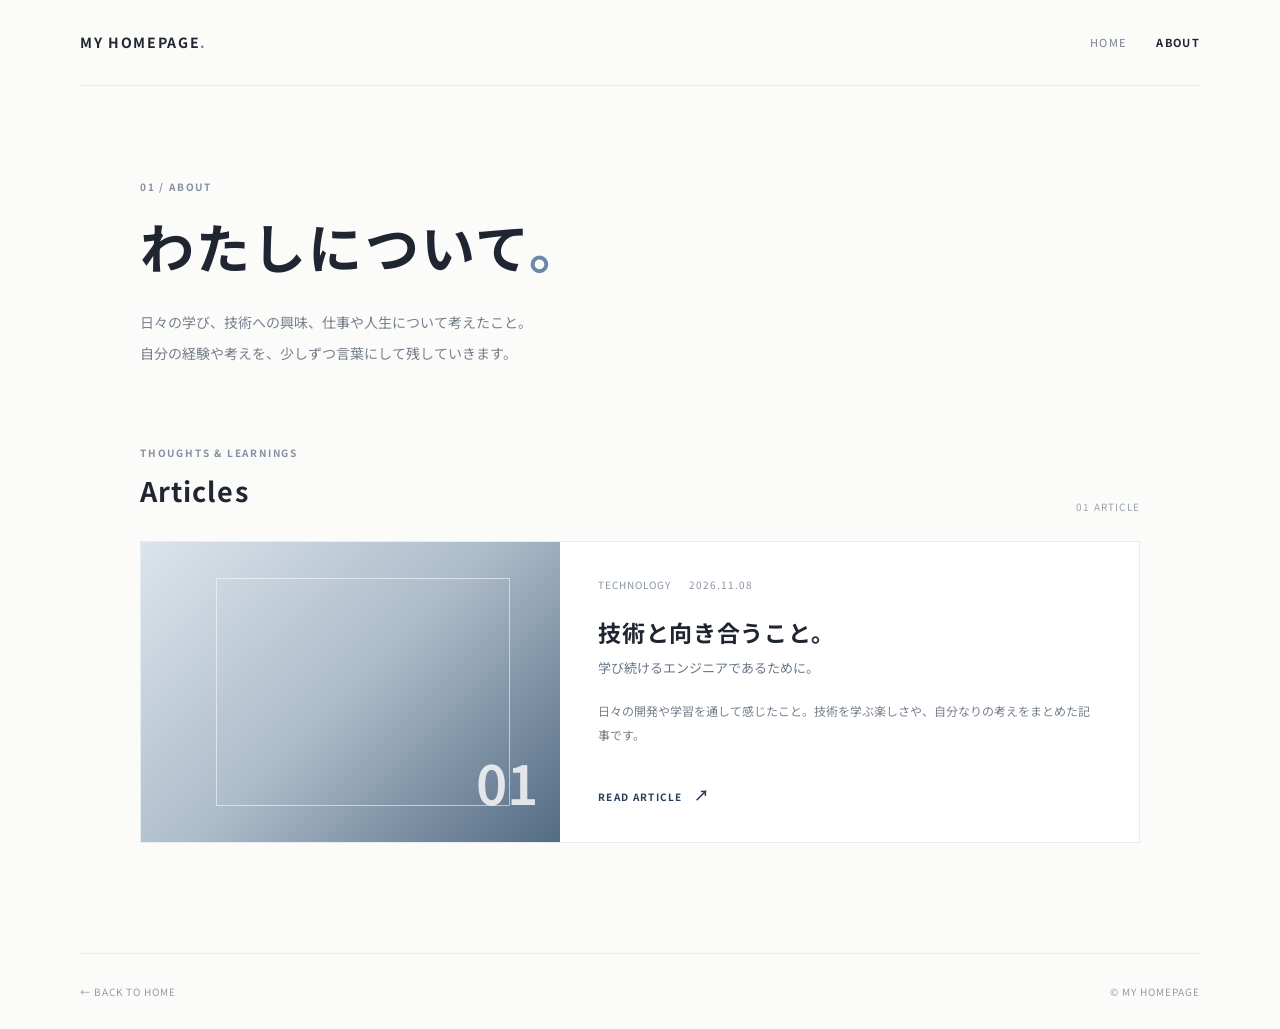
==== MyHomePage/about.html @ 1ebba758 "MyHomePage" ====
<!DOCTYPE html>
<html lang="ja">
<head>
  <meta charset="UTF-8">
  <meta name="viewport" content="width=device-width, initial-scale=1.0">
  <meta name="description" content="日々の学びや経験、考えをまとめた記事一覧です。">
  <title>About | MyHomePage</title>
  <link rel="preconnect" href="https://fonts.googleapis.com">
  <link rel="preconnect" href="https://fonts.gstatic.com" crossorigin>
  <link href="https://fonts.googleapis.com/css2?family=Noto+Sans+JP:wght@400;500;600;700&display=swap" rel="stylesheet">
  <link rel="stylesheet" href="css/about.css">
</head>
<body>
  <header class="site-header">
    <a class="site-logo" href="index.html">MY HOMEPAGE<span>.</span></a>
    <nav aria-label="メインナビゲーション">
      <a href="index.html">HOME</a>
      <a class="active" href="about.html">ABOUT</a>
    </nav>
  </header>

  <main class="page-wrap">
    <section class="intro">
      <p class="eyebrow">01 / ABOUT</p>
      <h1>わたしについて<span>。</span></h1>
      <p class="lead">日々の学び、技術への興味、仕事や人生について考えたこと。<br>自分の経験や考えを、少しずつ言葉にして残していきます。</p>
    </section>

    <section class="articles-section" aria-labelledby="articles-heading">
      <div class="section-heading">
        <div>
          <p class="eyebrow">THOUGHTS &amp; LEARNINGS</p>
          <h2 id="articles-heading">Articles</h2>
        </div>
        <span class="article-count">01 ARTICLE</span>
      </div>

      <a class="article-card" href="articles/article01.html">
        <div class="card-image" role="img" aria-label="デスクとノートパソコンをイメージした抽象的な背景">
          <span class="image-label">01</span>
        </div>
        <div class="card-content">
          <div class="card-meta"><span>TECHNOLOGY</span><span>2026.11.08</span></div>
          <h3>技術と向き合うこと。</h3>
          <p class="card-subtitle">学び続けるエンジニアであるために。</p>
          <p class="card-description">日々の開発や学習を通して感じたこと。技術を学ぶ楽しさや、自分なりの考えをまとめた記事です。</p>
          <span class="read-link">READ ARTICLE <span aria-hidden="true">↗</span></span>
        </div>
      </a>
    </section>
  </main>

  <footer class="site-footer">
    <a href="index.html">← BACK TO HOME</a>
    <span>© MY HOMEPAGE</span>
  </footer>
</body>
</html>
---- MyHomePage/css/about.css ----
* { box-sizing: border-box; }
:root {
  --ink: #202631;
  --muted: #77808d;
  --line: #e8ebef;
  --accent: #263d5b;
  --paper: #fbfbfa;
}
html { scroll-behavior: smooth; }
body {
  margin: 0;
  color: var(--ink);
  background: var(--paper);
  font-family: "Noto Sans JP", sans-serif;
  line-height: 1.8;
}
a { color: inherit; text-decoration: none; }
.site-header {
  width: min(1120px, calc(100% - 48px));
  height: 86px;
  margin: 0 auto;
  display: flex;
  align-items: center;
  justify-content: space-between;
  border-bottom: 1px solid var(--line);
}
.site-logo { font-size: 14px; font-weight: 700; letter-spacing: .12em; }
.site-logo span, .intro h1 span { color: #6c88a8; }
.site-header nav { display: flex; gap: 30px; }
.site-header nav a, .back-top { color: var(--muted); font-size: 11px; letter-spacing: .12em; }
.site-header nav a.active { color: var(--ink); font-weight: 700; }
.page-wrap { width: min(1000px, calc(100% - 48px)); margin: 0 auto; }
.intro { padding: 92px 0 76px; }
.eyebrow { margin: 0 0 14px; color: #8490a0; font-size: 10px; font-weight: 700; letter-spacing: .18em; }
.intro h1 { margin: 0; font-size: clamp(34px, 5vw, 54px); line-height: 1.35; letter-spacing: .04em; }
.lead { margin: 24px 0 0; color: var(--muted); font-size: 14px; line-height: 2.2; }
.articles-section { padding: 0 0 110px; }
.section-heading { display: flex; justify-content: space-between; align-items: end; margin-bottom: 25px; }
.section-heading .eyebrow { margin-bottom: 5px; }
.section-heading h2 { margin: 0; font-size: 27px; letter-spacing: .04em; }
.article-count { color: #9aa2ac; font-size: 10px; letter-spacing: .12em; }
.article-card {
  display: grid;
  grid-template-columns: 42% 1fr;
  overflow: hidden;
  background: #fff;
  border: 1px solid var(--line);
  transition: transform .25s ease, box-shadow .25s ease;
}
.article-card:hover { transform: translateY(-4px); box-shadow: 0 18px 40px rgba(31, 44, 61, .08); }
.card-image {
  position: relative;
  min-height: 300px;
  background: linear-gradient(135deg, #dce4eb 0%, #aebdcb 48%, #536b83 100%);
}
.card-image::before, .article-cover::before {
  content: ""; position: absolute; inset: 12% 12% 12% 18%;
  border: 1px solid rgba(255,255,255,.55);
}
.image-label { position: absolute; right: 22px; bottom: 12px; color: rgba(255,255,255,.8); font-size: 54px; font-weight: 600; }
.card-content { padding: 34px 38px; display: flex; flex-direction: column; align-items: flex-start; }
.card-meta { display: flex; gap: 18px; color: #8994a1; font-size: 10px; letter-spacing: .1em; }
.card-content h3 { margin: 18px 0 3px; font-size: 23px; letter-spacing: .03em; }
.card-subtitle { margin: 0; color: #697687; font-size: 13px; }
.card-description { margin: 19px 0 24px; color: var(--muted); font-size: 12px; line-height: 2; }
.read-link { margin-top: auto; color: var(--accent); font-size: 10px; font-weight: 700; letter-spacing: .13em; }
.read-link span { padding-left: 8px; font-size: 15px; }
.site-footer {
  width: min(1120px, calc(100% - 48px));
  min-height: 76px; margin: 0 auto; border-top: 1px solid var(--line);
  display: flex; justify-content: space-between; align-items: center;
  color: #929aa4; font-size: 10px; letter-spacing: .1em;
}
@media (max-width: 680px) {
  .site-header { height: 70px; }
  .intro { padding: 65px 0 55px; }
  .lead { font-size: 12px; }
  .article-card { grid-template-columns: 1fr; }
  .card-image { min-height: 190px; }
  .card-content { padding: 25px 23px 28px; }
  .card-content h3 { font-size: 20px; }
  .articles-section { padding-bottom: 75px; }
}
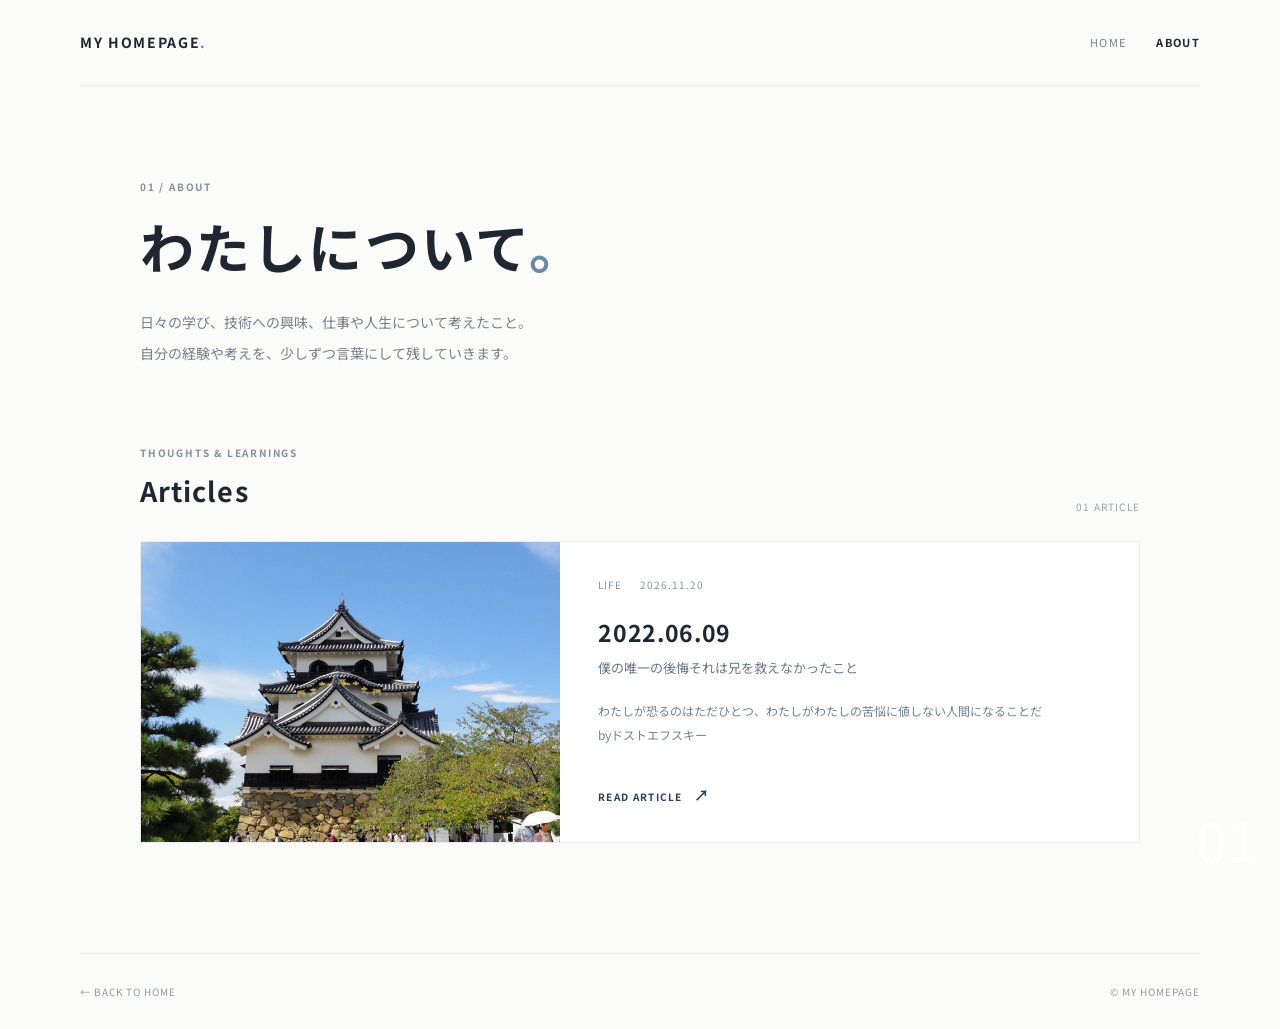
==== commit f013eeac: "2026.11.20追加" ====
--- a/MyHomePage/about.html
+++ b/MyHomePage/about.html
@@ -36,14 +36,14 @@
       </div>
 
       <a class="article-card" href="articles/article01.html">
-        <div class="card-image" role="img" aria-label="デスクとノートパソコンをイメージした抽象的な背景">
+        <div class="card-image" role="img" aria-label="彦根城">
           <span class="image-label">01</span>
         </div>
         <div class="card-content">
-          <div class="card-meta"><span>TECHNOLOGY</span><span>2026.11.08</span></div>
-          <h3>技術と向き合うこと。</h3>
-          <p class="card-subtitle">学び続けるエンジニアであるために。</p>
-          <p class="card-description">日々の開発や学習を通して感じたこと。技術を学ぶ楽しさや、自分なりの考えをまとめた記事です。</p>
+          <div class="card-meta"><span>LIFE</span><span>2026.11.20</span></div>
+          <h3>2022.06.09</h3>
+          <p class="card-subtitle">僕の唯一の後悔それは兄を救えなかったこと</p>
+          <p class="card-description">わたしが恐るのはただひとつ、わたしがわたしの苦悩に値しない人間になることだ　　　　　byドストエフスキー</p>
           <span class="read-link">READ ARTICLE <span aria-hidden="true">↗</span></span>
         </div>
       </a>
--- a/MyHomePage/css/about.css
+++ b/MyHomePage/css/about.css
@@ -49,13 +49,11 @@
 }
 .article-card:hover { transform: translateY(-4px); box-shadow: 0 18px 40px rgba(31, 44, 61, .08); }
 .card-image {
-  position: relative;
-  min-height: 300px;
-  background: linear-gradient(135deg, #dce4eb 0%, #aebdcb 48%, #536b83 100%);
-}
-.card-image::before, .article-cover::before {
-  content: ""; position: absolute; inset: 12% 12% 12% 18%;
-  border: 1px solid rgba(255,255,255,.55);
+  height: 300px;
+  background-image: url("../images/hikone_castle.jpg");
+  background-size: cover;
+  background-position: center;
+  background-repeat: no-repeat;
 }
 .image-label { position: absolute; right: 22px; bottom: 12px; color: rgba(255,255,255,.8); font-size: 54px; font-weight: 600; }
 .card-content { padding: 34px 38px; display: flex; flex-direction: column; align-items: flex-start; }
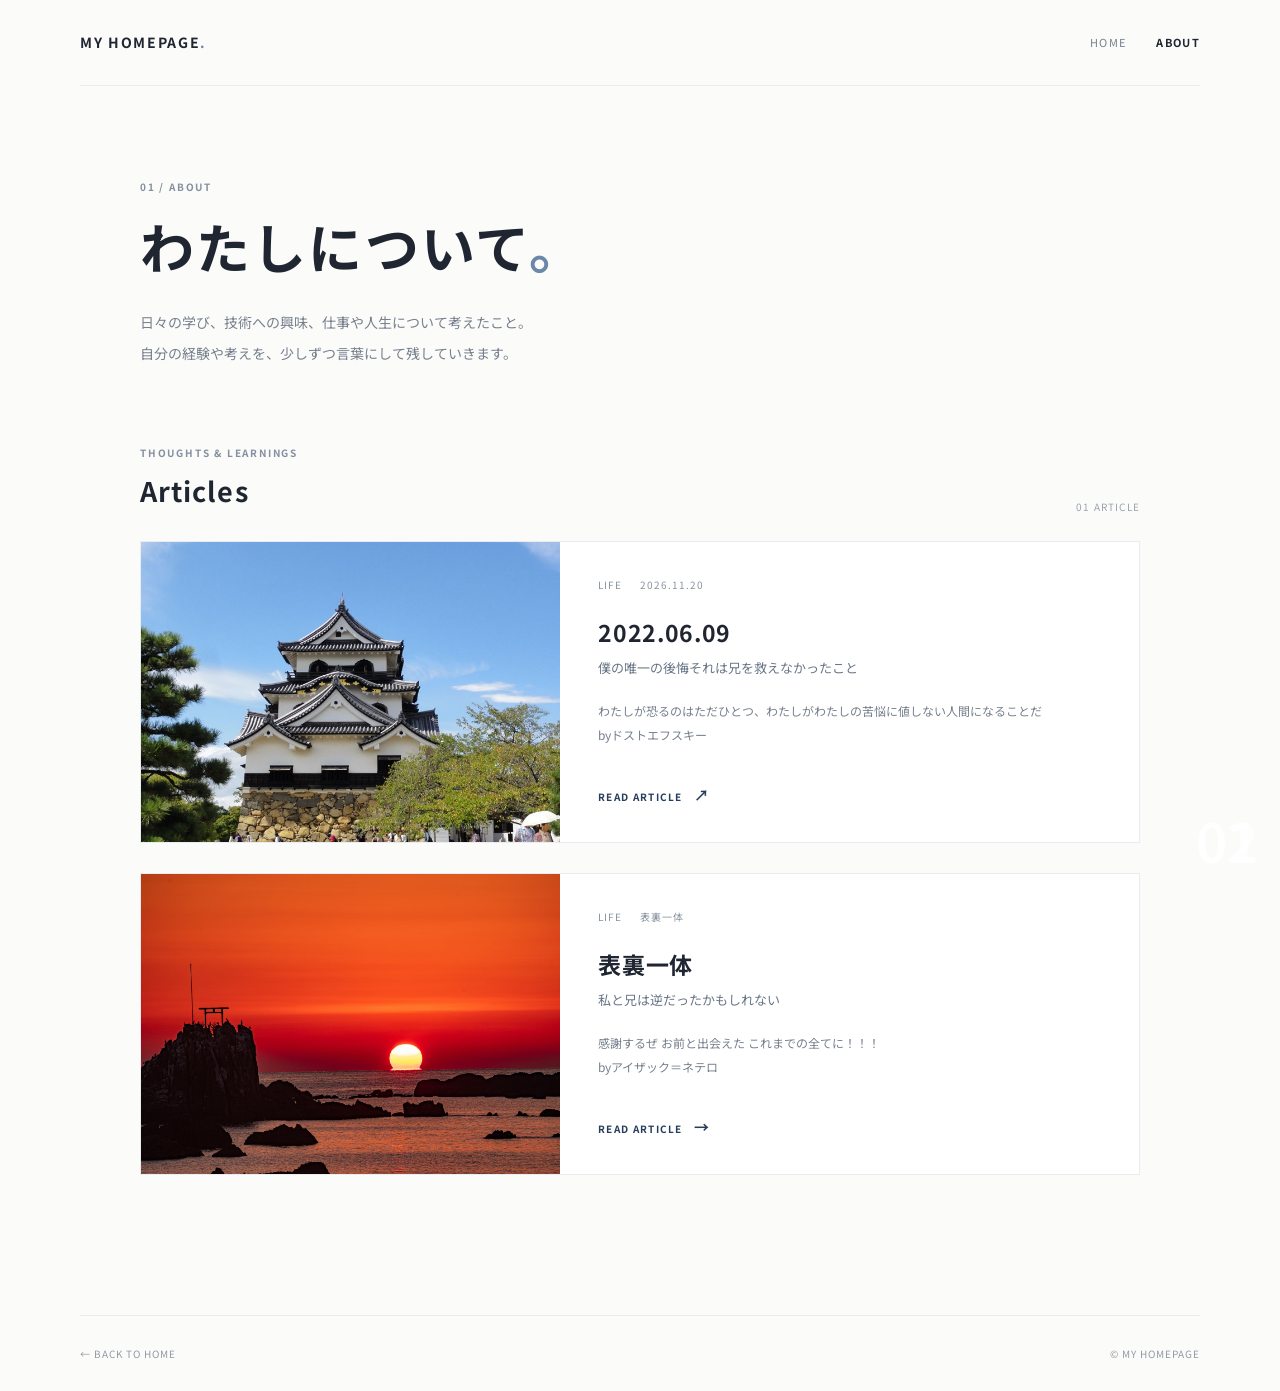
==== commit 66d17798: "2026.11.22追加" ====
--- a/MyHomePage/about.html
+++ b/MyHomePage/about.html
@@ -43,12 +43,31 @@
           <div class="card-meta"><span>LIFE</span><span>2026.11.20</span></div>
           <h3>2022.06.09</h3>
           <p class="card-subtitle">僕の唯一の後悔それは兄を救えなかったこと</p>
-          <p class="card-description">わたしが恐るのはただひとつ、わたしがわたしの苦悩に値しない人間になることだ　　　　　byドストエフスキー</p>
+          <p class="card-description">わたしが恐るのはただひとつ、わたしがわたしの苦悩に値しない人間になることだ<br>byドストエフスキー</br></p>
           <span class="read-link">READ ARTICLE <span aria-hidden="true">↗</span></span>
+        </div>
+      </a>
+      <a class="article-card" href="articles/article02.html">
+        <div class="card-image2" role="img" aria-label="阿久根の夕陽">
+          <span class="image-label">02</span>
+        </div>
+      
+        <div class="card-content">
+          <div class="card-meta"><span>LIFE</span>表裏一体</div>
+      
+          <h3>表裏一体</h3>
+          <p class="card-subtitle">私と兄は逆だったかもしれない</p>
+      
+          <p class="card-description">
+            感謝するぜ お前と出会えた これまでの全てに！！！<br>byアイザック＝ネテロ</br>
+          </p>
+      
+          <div class="read-link">READ ARTICLE <span>→</span></div>
         </div>
       </a>
     </section>
   </main>
+
 
   <footer class="site-footer">
     <a href="index.html">← BACK TO HOME</a>
--- a/MyHomePage/css/about.css
+++ b/MyHomePage/css/about.css
@@ -46,11 +46,19 @@
   background: #fff;
   border: 1px solid var(--line);
   transition: transform .25s ease, box-shadow .25s ease;
+  margin-bottom: 30px;
 }
 .article-card:hover { transform: translateY(-4px); box-shadow: 0 18px 40px rgba(31, 44, 61, .08); }
 .card-image {
   height: 300px;
   background-image: url("../images/hikone_castle.jpg");
+  background-size: cover;
+  background-position: center;
+  background-repeat: no-repeat;
+}
+.card-image2 {
+  height: 300px;
+  background-image: url("../images/yuuhi.jpg");
   background-size: cover;
   background-position: center;
   background-repeat: no-repeat;
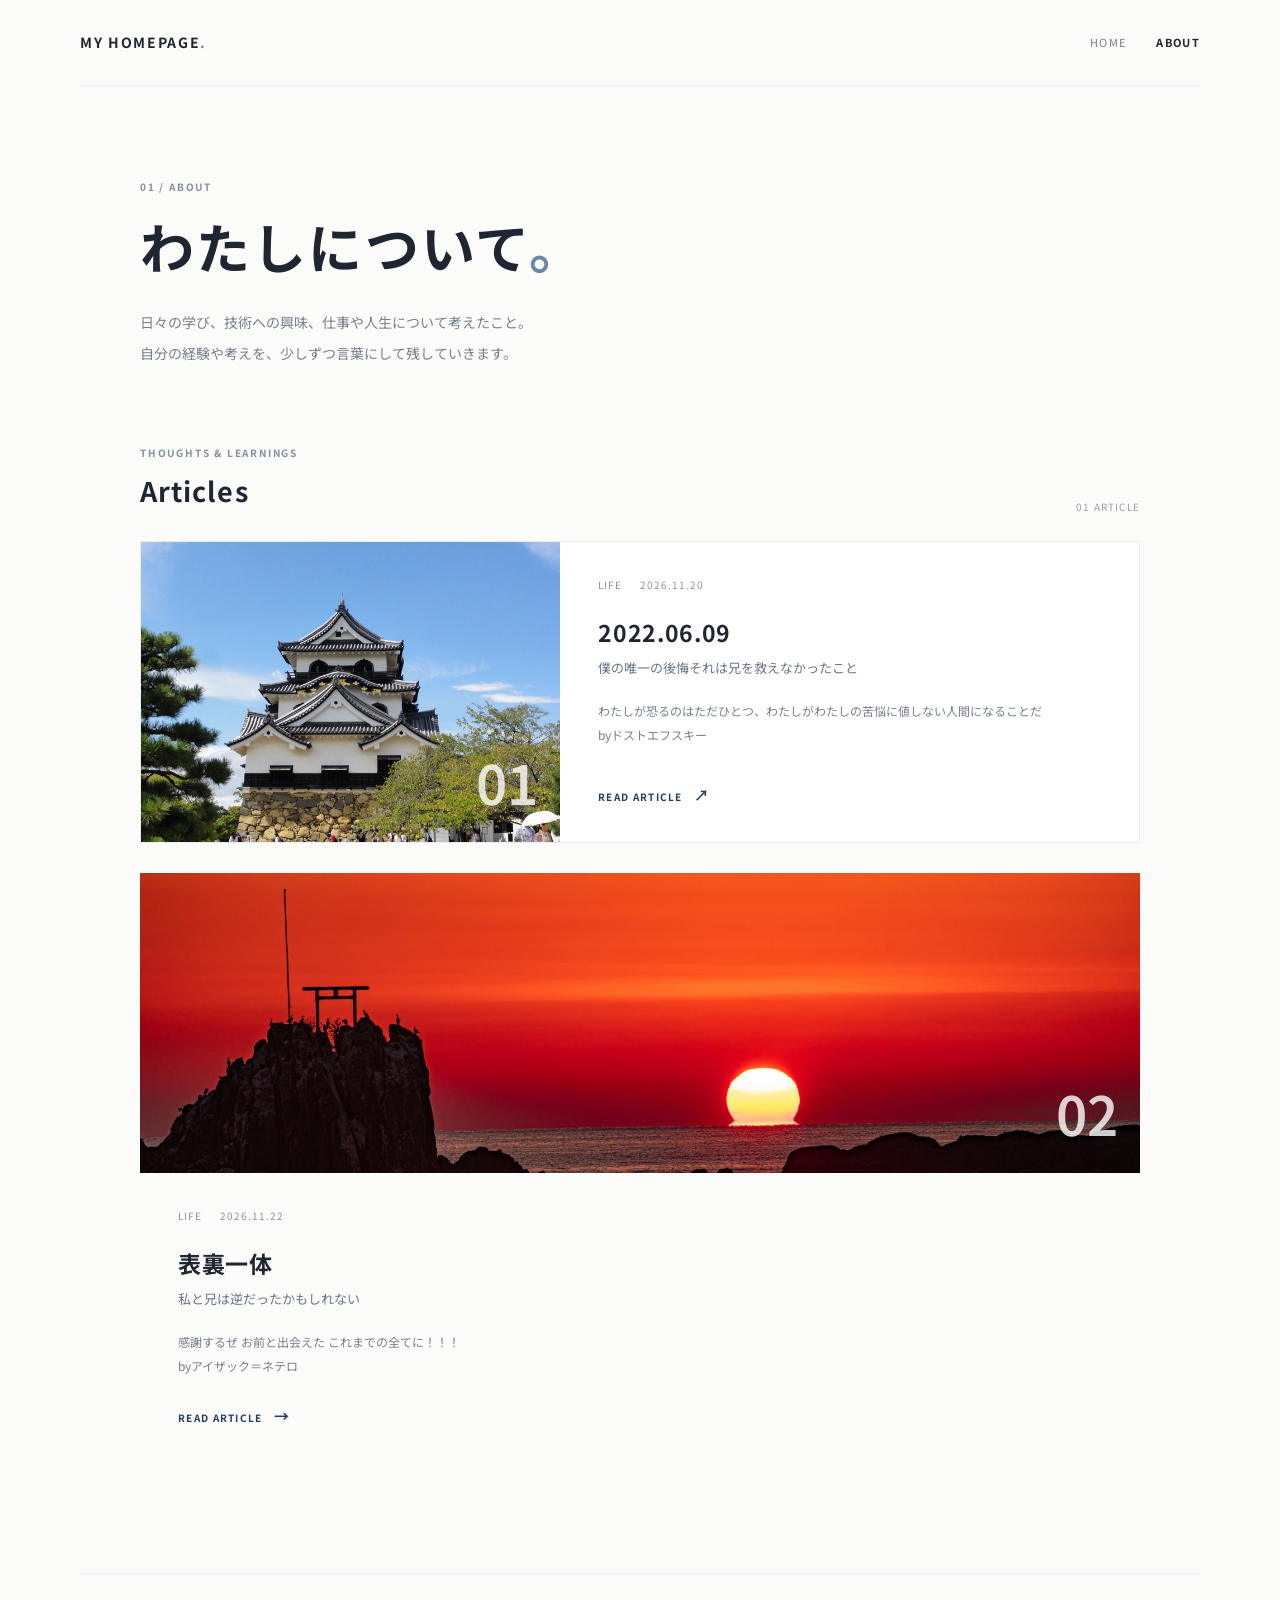
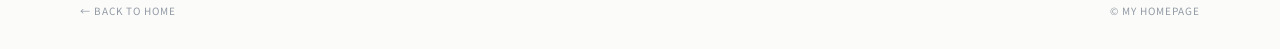
==== commit 45710cba: "コミット漏れ" ====
--- a/MyHomePage/about.html
+++ b/MyHomePage/about.html
@@ -47,13 +47,13 @@
           <span class="read-link">READ ARTICLE <span aria-hidden="true">↗</span></span>
         </div>
       </a>
-      <a class="article-card" href="articles/article02.html">
+      <a class="article-card2" href="articles/article02.html">
         <div class="card-image2" role="img" aria-label="阿久根の夕陽">
           <span class="image-label">02</span>
         </div>
       
         <div class="card-content">
-          <div class="card-meta"><span>LIFE</span>表裏一体</div>
+          <div class="card-meta"><span>LIFE</span>2026.11.22</div>
       
           <h3>表裏一体</h3>
           <p class="card-subtitle">私と兄は逆だったかもしれない</p>
--- a/MyHomePage/css/about.css
+++ b/MyHomePage/css/about.css
@@ -50,6 +50,7 @@
 }
 .article-card:hover { transform: translateY(-4px); box-shadow: 0 18px 40px rgba(31, 44, 61, .08); }
 .card-image {
+  position: relative;
   height: 300px;
   background-image: url("../images/hikone_castle.jpg");
   background-size: cover;
@@ -57,6 +58,7 @@
   background-repeat: no-repeat;
 }
 .card-image2 {
+  position: relative;
   height: 300px;
   background-image: url("../images/yuuhi.jpg");
   background-size: cover;
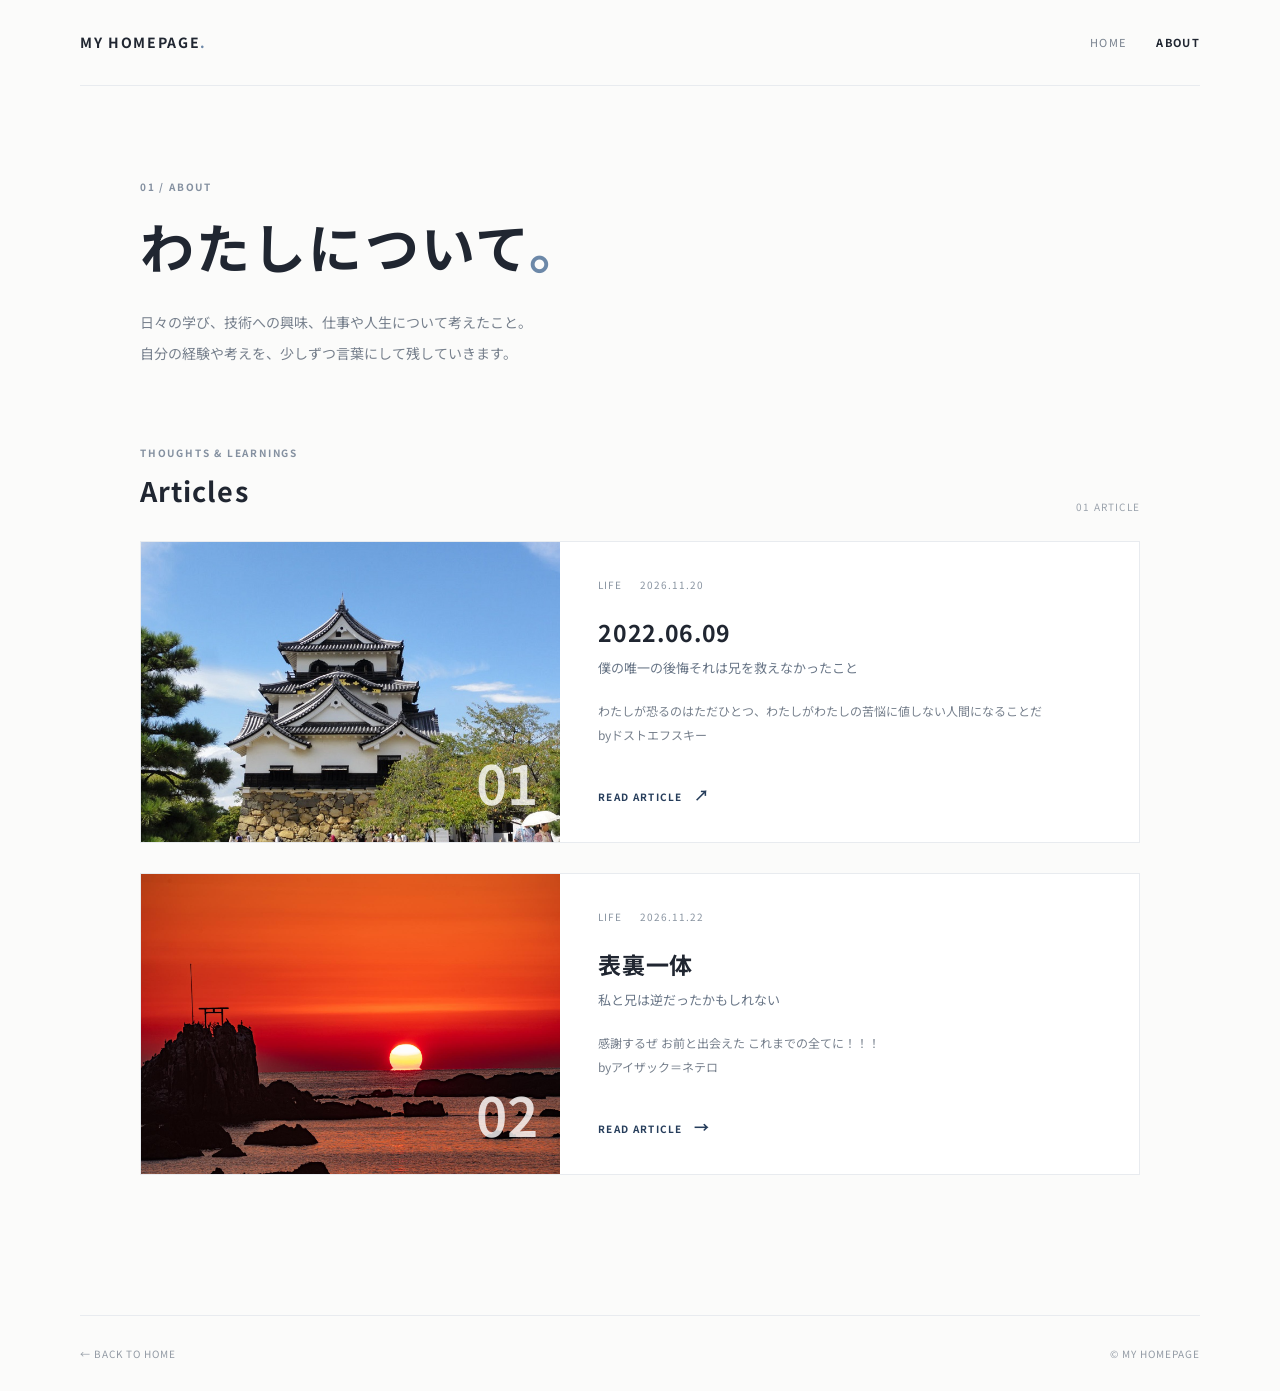
==== commit 7d177b50: "記事タイル修正" ====
--- a/MyHomePage/about.html
+++ b/MyHomePage/about.html
@@ -47,7 +47,7 @@
           <span class="read-link">READ ARTICLE <span aria-hidden="true">↗</span></span>
         </div>
       </a>
-      <a class="article-card2" href="articles/article02.html">
+      <a class="article-card" href="articles/article02.html">
         <div class="card-image2" role="img" aria-label="阿久根の夕陽">
           <span class="image-label">02</span>
         </div>
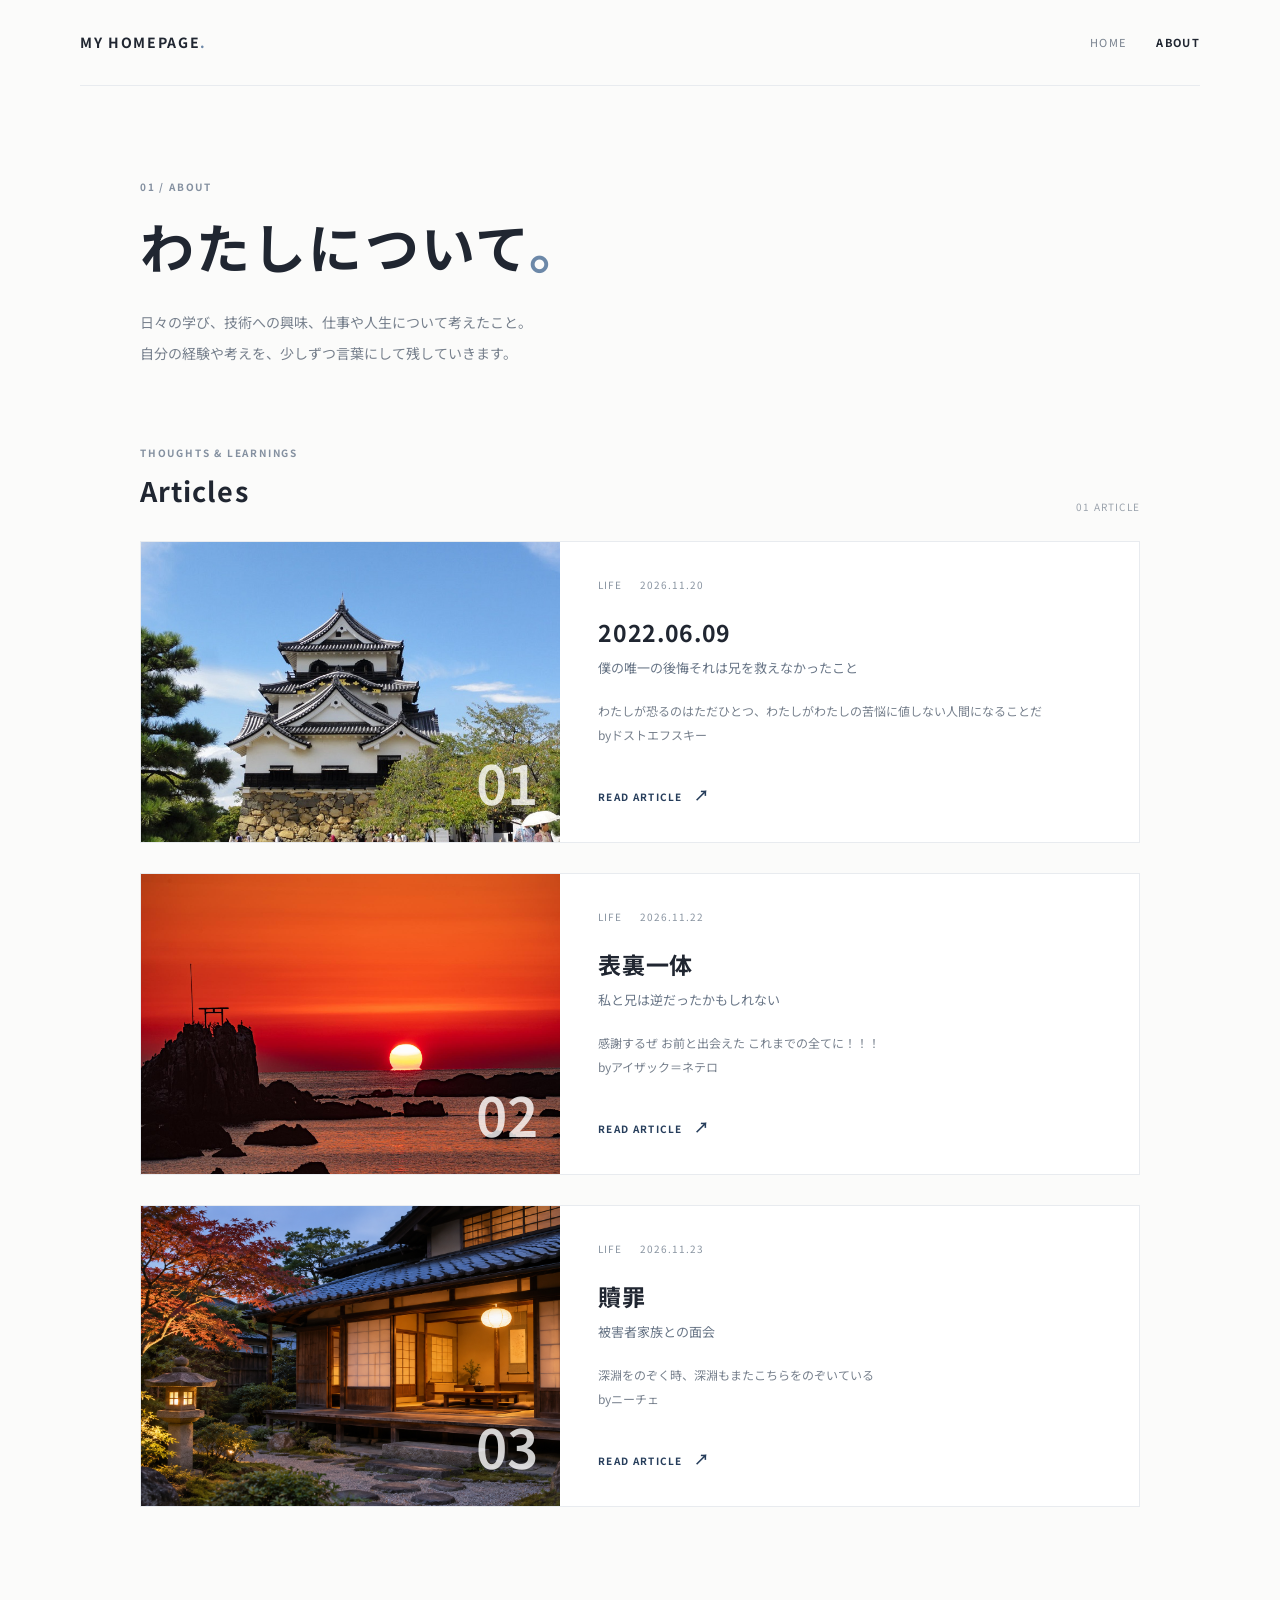
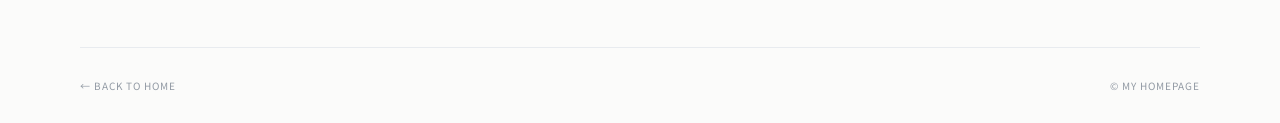
==== commit 7c0a8e07: "2026.11.23追加" ====
--- a/MyHomePage/about.html
+++ b/MyHomePage/about.html
@@ -47,6 +47,7 @@
           <span class="read-link">READ ARTICLE <span aria-hidden="true">↗</span></span>
         </div>
       </a>
+
       <a class="article-card" href="articles/article02.html">
         <div class="card-image2" role="img" aria-label="阿久根の夕陽">
           <span class="image-label">02</span>
@@ -62,9 +63,29 @@
             感謝するぜ お前と出会えた これまでの全てに！！！<br>byアイザック＝ネテロ</br>
           </p>
       
-          <div class="read-link">READ ARTICLE <span>→</span></div>
+          <div class="read-link">READ ARTICLE <span>↗</span></div>
         </div>
       </a>
+
+      <a class="article-card" href="articles/article03.html">
+        <div class="card-image3" role="img" aria-label="日本家屋">
+          <span class="image-label">03</span>
+        </div>
+      
+        <div class="card-content">
+          <div class="card-meta"><span>LIFE</span>2026.11.23</div>
+      
+          <h3>贖罪</h3>
+          <p class="card-subtitle">被害者家族との面会</p>
+      
+          <p class="card-description">
+            深淵をのぞく時、深淵もまたこちらをのぞいている<br>byニーチェ
+          </p>
+      
+          <div class="read-link">READ ARTICLE <span>↗</span></div>
+        </div>
+      </a>
+
     </section>
   </main>
 
--- a/MyHomePage/css/about.css
+++ b/MyHomePage/css/about.css
@@ -65,6 +65,14 @@
   background-position: center;
   background-repeat: no-repeat;
 }
+.card-image3 {
+  position: relative;
+  height: 300px;
+  background-image: url("../images/yashiki.png");
+  background-size: cover;
+  background-position: center;
+  background-repeat: no-repeat;
+}
 .image-label { position: absolute; right: 22px; bottom: 12px; color: rgba(255,255,255,.8); font-size: 54px; font-weight: 600; }
 .card-content { padding: 34px 38px; display: flex; flex-direction: column; align-items: flex-start; }
 .card-meta { display: flex; gap: 18px; color: #8994a1; font-size: 10px; letter-spacing: .1em; }
